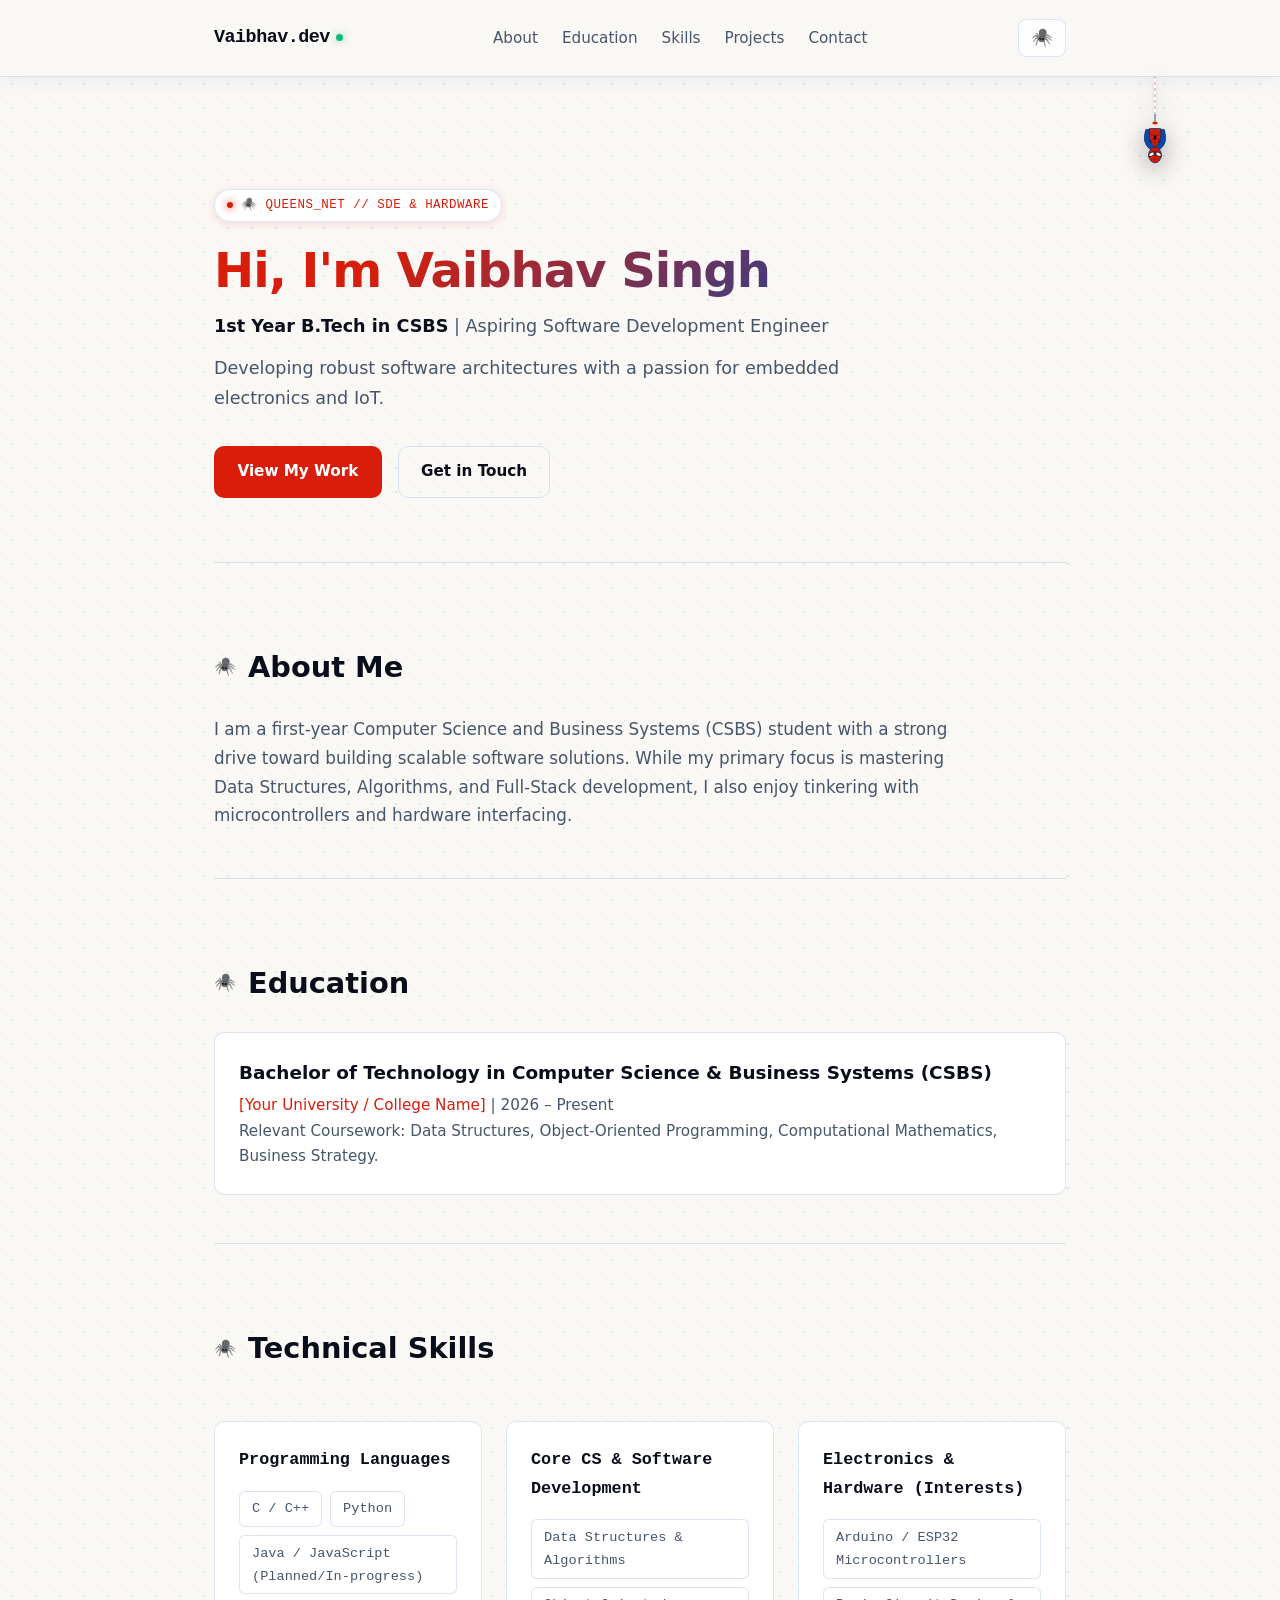
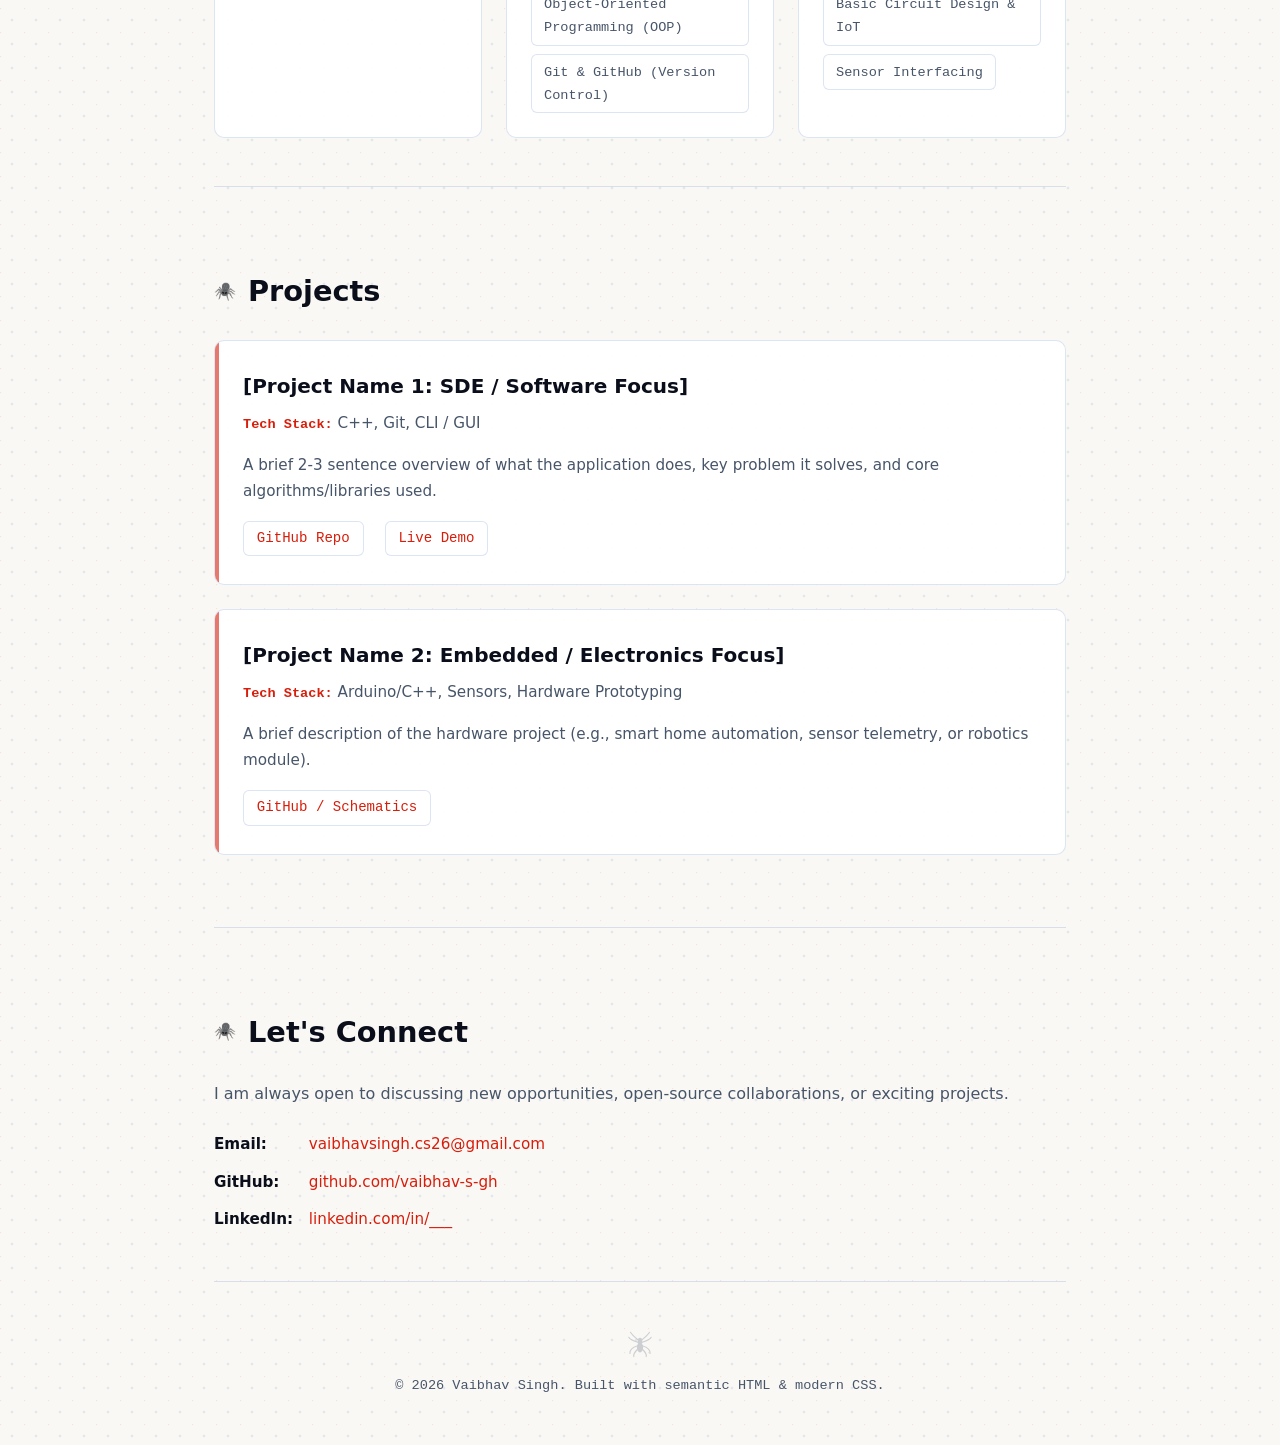
==== index.html @ 6cebd363 "Rename portfolio.html to index.html" ====
<!DOCTYPE html>
<html lang="en">
<head>
    <meta charset="UTF-8">
    <meta name="viewport" content="width=device-width, initial-scale=1.0">
    <title>Vaibhav Singh | Portfolio</title>
    <link rel="stylesheet" href="style.css">
</head>
<body>

   <header>
    <nav>
        <div class="logo">
            <a href="#hero">Vaibhav.dev</a>
        </div>

        <!-- Navigation Links (Sliding Drawer on Mobile) -->
        <div class="nav-menu" id="nav-menu">
            <ul>
                <li><a href="#about" class="nav-link">About</a></li>
                <li><a href="#education" class="nav-link">Education</a></li>
                <li><a href="#skills" class="nav-link">Skills</a></li>
                <li><a href="#projects" class="nav-link">Projects</a></li>
                <li><a href="#contact" class="nav-link">Contact</a></li>
            </ul>
        </div>

        <!-- Right Side Controls: Theme Switcher & Hamburger -->
        <div class="nav-controls">
            <button id="theme-toggle" class="theme-toggle" aria-label="Toggle theme">
                <span class="theme-icon">🌙</span>
            </button>

            <!-- Hamburger Button -->
            <button id="hamburger-btn" class="hamburger-btn" aria-label="Toggle navigation" aria-expanded="false">
                <span class="hamburger-line"></span>
                <span class="hamburger-line"></span>
                <span class="hamburger-line"></span>
            </button>
        </div>
    </nav>
    <!-- HANGING HERO COMPONENT -->
    <div class="hanging-hero" id="hanging-hero" aria-hidden="true">
        <!-- The hanging line / batrope / spiderweb -->
        <div class="hanging-thread"></div>
        
        <!-- Batman Figure (Shown in Dark Mode) -->
        <div class="hero-character bat-figure">
            <svg viewBox="0 0 100 120" width="46" height="55">
                <!-- Bat-Rope Attachment -->
                <circle cx="50" cy="5" r="4" fill="#f59e0b" />
                <rect x="48" y="0" width="4" height="20" fill="#334155" />
                
                <!-- Upside-down Cape -->
                <path d="M30,35 Q10,80 25,110 Q50,90 75,110 Q90,80 70,35 Z" fill="#0f172a" stroke="#1e293b" stroke-width="2"/>
                
                <!-- Tactical Body / Torso -->
                <ellipse cx="50" cy="55" rx="16" ry="22" fill="#1e293b" stroke="#334155" stroke-width="1.5" />
                <!-- Chest Bat Emblem -->
                <path d="M44,52 L50,56 L56,52 L54,58 L58,58 L50,65 L42,58 L46,58 Z" fill="#f59e0b" />
                
                <!-- Utility Belt -->
                <rect x="37" y="38" width="26" height="5" rx="2" fill="#f59e0b" />
                
                <!-- Upside Down Bat Cowl / Head -->
                <circle cx="50" cy="85" r="14" fill="#0f172a" stroke="#1e293b" stroke-width="1.5" />
                <!-- Cowl Ears (Pointing downward because he is upside down) -->
                <polygon points="40,88 36,106 45,94" fill="#0f172a" />
                <polygon points="60,88 64,106 55,94" fill="#0f172a" />
                
                <!-- Glowing Slit Eyes -->
                <ellipse cx="44" cy="84" rx="3" ry="1.5" fill="#f59e0b" />
                <ellipse cx="56" cy="84" rx="3" ry="1.5" fill="#f59e0b" />
            </svg>
        </div>

       <!-- Spider-Man Figure (Comic Accurate Classic Red & Blue) -->
<div class="hero-character spidey-figure">
    <svg viewBox="0 0 100 120" width="46" height="55">
        <!-- Webbing thread attachment -->
        <line x1="50" y1="0" x2="50" y2="24" stroke="#002D72" stroke-width="2" />
        <line x1="50" y1="0" x2="50" y2="24" stroke="#ffffff" stroke-width="1" stroke-dasharray="2 2" />
        <ellipse cx="50" cy="24" rx="6" ry="3" fill="#D81E0B" />

        <!-- Blue Comic Suit Base (Flanks & Shoulders) -->
        <path d="M30,38 Q20,68 40,82 L60,82 Q80,68 70,38 Z" fill="#0B47A8" stroke="#002D72" stroke-width="1.5"/>

        <!-- Red Suit Center & Mask (Classic Vest Section) -->
        <path d="M38,36 Q34,65 50,78 Q66,65 62,36 Z" fill="#D81E0B" stroke="#002D72" stroke-width="1.5"/>

        <!-- Inked Web Lines across Torso -->
        <path d="M50,36 L50,78 M38,50 Q50,56 62,50 M36,64 Q50,70 64,64" stroke="#0a0e1a" stroke-width="0.9" fill="none" opacity="0.6"/>

        <!-- Classic Black Spider Chest Emblem -->
        <path d="M48,52 Q50,49 52,52 Q54,58 50,62 Q46,58 48,52 Z" fill="#0a0e1a"/>
        <path d="M48,53 Q42,48 40,44 M52,53 Q58,48 60,44 M48,58 Q40,60 38,66 M52,58 Q60,60 62,66" stroke="#0a0e1a" stroke-width="0.9" fill="none"/>

        <!-- Upside-down Head / Mask -->
        <ellipse cx="50" cy="94" rx="14" ry="17" fill="#D81E0B" stroke="#002D72" stroke-width="1.5" />
        <path d="M50,77 L50,111 M36,94 Q50,94 64,94 M39,83 Q50,89 61,83 M40,105 Q50,99 60,105" stroke="#0a0e1a" stroke-width="0.75" opacity="0.5" fill="none"/>

        <!-- Romita-Style Expressive Mask Eyes -->
        <!-- Left Eye (Viewer's Left) -->
        <path d="M48,87 Q36,87 36,97 Q44,98 48,93 Z" fill="#ffffff" stroke="#0a0e1a" stroke-width="2" />
        <!-- Right Eye (Viewer's Right) -->
        <path d="M52,87 Q64,87 64,97 Q56,98 52,93 Z" fill="#ffffff" stroke="#0a0e1a" stroke-width="2" />
    </svg>
</div>
</header>

<!-- Backdrop overlay for mobile drawer -->
<div class="nav-overlay" id="nav-overlay"></div>

    <main>
        <section id="hero">
    <div class="hero-tag" id="hero-status-tag">🦇 GOTHAM_OS // SDE & EMBEDDED</div>
    <h1>Hi, I'm Vaibhav Singh</h1>
    <p><strong>1st Year B.Tech in CSBS</strong> | Aspiring Software Development Engineer</p>
    <p>Developing robust software architectures with a passion for embedded electronics and IoT.</p>
    
    <div class="cta-buttons">
        <a href="#projects">View My Work</a>
        <a href="#contact">Get in Touch</a>
    </div>
</section>

        <section id="about">
            <h2>About Me</h2>
            <p>
                I am a first-year Computer Science and Business Systems (CSBS) student with a strong drive 
                toward building scalable software solutions. While my primary focus is mastering Data Structures, 
                Algorithms, and Full-Stack development, I also enjoy tinkering with microcontrollers and 
                hardware interfacing.
            </p>
        </section>

        <section id="education">
            <h2>Education</h2>
            <article class="edu-item">
                <h3>Bachelor of Technology in Computer Science & Business Systems (CSBS)</h3>
                <p><em>[Your University / College Name]</em> | 2026 – Present</p>
                <p>Relevant Coursework: Data Structures, Object-Oriented Programming, Computational Mathematics, Business Strategy.</p>
            </article>
        </section>

        <section id="skills">
            <h2>Technical Skills</h2>
            
            <div class="skill-category">
                <h3>Programming Languages</h3>
                <ul>
                    <li>C / C++</li>
                    <li>Python</li>
                    <li>Java / JavaScript (Planned/In-progress)</li>
                </ul>
            </div>

            <div class="skill-category">
                <h3>Core CS & Software Development</h3>
                <ul>
                    <li>Data Structures & Algorithms</li>
                    <li>Object-Oriented Programming (OOP)</li>
                    <li>Git & GitHub (Version Control)</li>
                </ul>
            </div>

            <div class="skill-category">
                <h3>Electronics & Hardware (Interests)</h3>
                <ul>
                    <li>Arduino / ESP32 Microcontrollers</li>
                    <li>Basic Circuit Design & IoT</li>
                    <li>Sensor Interfacing</li>
                </ul>
            </div>
        </section>

        <section id="projects">
            <h2>Projects</h2>
            
            <article class="project-card">
                <h3>[Project Name 1: SDE / Software Focus]</h3>
                <p><strong>Tech Stack:</strong> C++, Git, CLI / GUI</p>
                <p>
                    A brief 2-3 sentence overview of what the application does, key problem it solves, 
                    and core algorithms/libraries used.
                </p>
                <a href="#" target="_blank">GitHub Repo</a>
                <a href="#" target="_blank">Live Demo</a>
            </article>

            <article class="project-card">
                <h3>[Project Name 2: Embedded / Electronics Focus]</h3>
                <p><strong>Tech Stack:</strong> Arduino/C++, Sensors, Hardware Prototyping</p>
                <p>
                    A brief description of the hardware project (e.g., smart home automation, sensor telemetry, or robotics module).
                </p>
                <a href="#" target="_blank">GitHub / Schematics</a>
            </article>
        </section>

        <section id="contact">
            <h2>Let's Connect</h2>
            <p>I am always open to discussing new opportunities, open-source collaborations, or exciting projects.</p>
            <ul>
                <li><strong>Email:</strong> <a href="mailto:vaibhavsingh.cs26@gmail.com">vaibhavsingh.cs26@gmail.com</a></li>
                <li><strong>GitHub:</strong> <a href="https://github.com/vaibhav-s-gh" target="_blank">github.com/vaibhav-s-gh</a></li>
                <li><strong>LinkedIn:</strong> <a href="https://linkedin.com/in/yourusername" target="_blank">linkedin.com/in/___</a></li>
            </ul>
        </section>
    </main>

    <!-- ==================== FOOTER ==================== -->
<footer>
    <!-- Minimalist Theme Watermark Insignia -->
    <div class="footer-insignia" id="footer-insignia" aria-hidden="true">
        <!-- Bat-Insignia (Dark Mode) -->
        <svg class="insignia-icon bat-logo" viewBox="0 0 100 45" width="40" height="18">
            <path d="M50,14 L55,4 L60,11 Q78,0 98,15 Q82,24 88,40 Q68,26 50,44 Q32,26 12,40 Q18,24 2,15 Q22,0 40,11 L45,4 Z" fill="currentColor"/>
        </svg>

        <!-- Spider-Insignia (Light Mode) -->
        <svg class="insignia-icon spidey-logo" viewBox="0 0 100 100" width="28" height="28">
            <!-- Central Body -->
            <ellipse cx="50" cy="40" rx="8" ry="12" fill="currentColor"/>
            <ellipse cx="50" cy="62" rx="11" ry="18" fill="currentColor"/>
            <!-- Legs (Minimalist Angular Lines) -->
            <path d="M44,36 Q22,18 16,8 M56,36 Q78,18 84,8" stroke="currentColor" stroke-width="4" fill="none" stroke-linecap="round"/>
            <path d="M42,44 Q14,35 10,26 M58,44 Q86,35 90,26" stroke="currentColor" stroke-width="4" fill="none" stroke-linecap="round"/>
            <path d="M42,56 Q12,65 14,84 M58,56 Q88,65 86,84" stroke="currentColor" stroke-width="4" fill="none" stroke-linecap="round"/>
            <path d="M44,66 Q24,85 28,95 M56,66 Q76,85 72,95" stroke="currentColor" stroke-width="4" fill="none" stroke-linecap="round"/>
        </svg>
    </div>

    <p>&copy; 2026 Vaibhav Singh. Built with semantic HTML & modern CSS.</p>
</footer>
    <script src="script.js"></script>
    <script src="theme.js"></script>
</body>
</html>
---- style.css ----
/* ==========================================================================
   1. CSS VARIABLES & DESIGN TOKENS
   ========================================================================== */
:root {
    /* --- BATMAN / GOTHAM NIGHT THEME (DEFAULT) --- */
    --bg-primary: #090a0f;
    --bg-secondary: #12141d;
    --bg-card: rgba(18, 20, 29, 0.85);
    --nav-bg: rgba(9, 10, 15, 0.92);
    --nav-shadow: 0 4px 24px -2px rgba(0, 0, 0, 0.7);

    --border-color: rgba(245, 158, 11, 0.15);       /* Batsignal Gold Border */
    --border-hover: #f59e0b;
    
    --text-main: #f3f4f6;
    --text-muted: #94a3b8;
    
    /* Batsignal Amber Accent */
    --accent: #f59e0b;
    --accent-glow: rgba(245, 158, 11, 0.18);
    --hero-gradient: linear-gradient(135deg, #ffffff 30%, #f59e0b 90%);

    /* Tactical CTA Buttons */
    --btn-primary-bg: #f59e0b;
    --btn-primary-text: #090a0f;
    --btn-primary-hover-bg: #fbbf24;
    --btn-primary-hover-text: #000000;

    /* Background Pattern: Batcave Tactical Radar Grid */
    --bg-pattern: radial-gradient(rgba(245, 158, 11, 0.05) 1px, transparent 1px);
    --pattern-size: 28px 28px;
    
    --theme-tag: "🦇 GOTHAM_OS // BAT-V1.0";
    --heading-icon: "🦇";

    --font-sans: 'Inter', system-ui, -apple-system, sans-serif;
    --font-mono: 'JetBrains Mono', ui-monospace, Menlo, monospace;
    --transition: all 0.25s cubic-bezier(0.4, 0, 0.2, 1);
    --radius: 10px;
}

/* ==========================================================================
   CLASSIC COMIC SPIDER-MAN (LIGHT THEME)
   ========================================================================== */
[data-theme="light"] {
    /* Comic-Book Paper Canvas */
    --bg-primary: #faf8f5;
    --bg-secondary: #ffffff;
    --bg-card: rgba(255, 255, 255, 0.94);
    --nav-bg: rgba(250, 248, 245, 0.94);
    --nav-shadow: 0 4px 20px -2px rgba(11, 71, 168, 0.08);

    --border-color: rgba(11, 71, 168, 0.14);
    --border-hover: #D81E0B;

    --text-main: #0a0e1a;
    --text-muted: #475569;

    --spidey-red: #D81E0B;
    --spidey-blue: #0B47A8;
    --spidey-blue-deep: #002D72;

    --accent: #D81E0B;
    --accent-glow: rgba(216, 30, 11, 0.14);
    --hero-gradient: linear-gradient(135deg, #D81E0B 20%, #0B47A8 85%);

    --btn-primary-bg: #D81E0B;
    --btn-primary-text: #ffffff;
    --btn-primary-hover-bg: #0B47A8;
    --btn-primary-hover-text: #ffffff;

    /* --- BALANCED VISIBLE HALFTONE PATTERN --- */
    --bg-pattern: 
        radial-gradient(circle at 12px 12px, rgba(11, 71, 168, 0.10) 1.5px, transparent 1.6px),
        radial-gradient(circle at 0px 0px, rgba(216, 30, 11, 0.10) 1.5px, transparent 1.6px);
    --pattern-size: 24px 24px;

    --theme-tag: "🕷️ AMAZING SPIDER-MAN // QUEENS-V1.0";
    --heading-icon: "🕷️";
}

/* ==========================================================================
   2. GLOBAL RESET & BASE STYLES
   ========================================================================== */
* {
    margin: 0;
    padding: 0;
    box-sizing: border-box;
}

html {
    scroll-behavior: smooth;
    font-size: 16px;
}

body {
    font-family: var(--font-sans);
    background-color: var(--bg-primary);
    background-image: var(--bg-pattern);
    background-size: var(--pattern-size);
    color: var(--text-main);
    line-height: 1.7;
    -webkit-font-smoothing: antialiased;
    transition: background-color 0.3s ease, color 0.3s ease;
}

a {
    color: var(--accent);
    text-decoration: none;
    transition: var(--transition);
}

a:hover {
    color: var(--text-main);
}

main {
    max-width: 900px;
    margin: 0 auto;
    padding: 0 1.5rem;
}

section {
    padding: 5rem 0 3rem;
    border-bottom: 1px solid var(--border-color);
}

h2 {
    font-size: 1.8rem;
    font-weight: 700;
    margin-bottom: 1.5rem;
    color: var(--text-main);
    display: flex;
    align-items: center;
    gap: 0.75rem;
}

/* Minimalist glowing accent indicator for sections */
h2::before {
    content: var(--heading-icon);
    font-size: 1.1rem;
    display: inline-block;
    transition: transform 0.2s ease;
}

h2:hover::before {
    transform: scale(1.2) rotate(10deg);
}

/* ==========================================================================
   3. HEADER & NAVIGATION
   ========================================================================== */
header {
    position: sticky;
    top: 0;
    z-index: 100;
    background: var(--nav-bg);
    backdrop-filter: blur(14px);
    -webkit-backdrop-filter: blur(14px);
    border-bottom: 1px solid var(--border-color);
    box-shadow: var(--nav-shadow);
    transition: background-color 0.25s ease, 
                border-color 0.25s ease, 
                box-shadow 0.25s ease;
}

nav {
    max-width: 900px;
    margin: 0 auto;
    padding: 1.2rem 1.5rem;
    display: flex;
    justify-content: space-between;
    align-items: center;
}

.logo a {
    font-family: var(--font-mono);
    font-weight: 700;
    font-size: 1.15rem;
    color: var(--text-main);
    letter-spacing: -0.5px;
    display: inline-flex;
    align-items: center;
    gap: 0.35rem;
    transition: color var(--transition);
}

/* Green "Active/Available" blinking indicator dot */
.logo a::after {
    content: '';
    display: inline-block;
    width: 7px;
    height: 7px;
    background-color: #10b981;
    border-radius: 50%;
    box-shadow: 0 0 8px rgba(16, 185, 129, 0.6);
}

.logo a:hover {
    color: var(--accent);
}

nav ul {
    display: flex;
    list-style: none;
    gap: 1.5rem;
}

nav a {
    color: var(--text-muted);
    font-size: 0.95rem;
    font-weight: 500;
}

nav a:hover {
    color: var(--accent);
}

.theme-toggle {
    background: var(--bg-card);
    border: 1px solid var(--border-color);
    border-radius: 8px;
    padding: 0.45rem 0.75rem;
    font-size: 1.1rem;
    cursor: pointer;
    display: inline-flex;
    align-items: center;
    justify-content: center;
    color: var(--text-main);
    transition: var(--transition);
}

.theme-toggle:hover {
    border-color: var(--accent);
    background: var(--accent-glow);
    transform: scale(1.05);
}

/* ==========================================================================
   4. HERO SECTION
   ========================================================================== */
#hero {
    padding: 7rem 0 4rem;
}

#hero h1 {
    font-size: 3rem;
    font-weight: 800;
    letter-spacing: -1px;
    line-height: 1.2;
    margin-bottom: 0.8rem;
    background: var(--hero-gradient);
    -webkit-background-clip: text;
    -webkit-text-fill-color: transparent;
}

#hero p {
    font-size: 1.1rem;
    color: var(--text-muted);
    margin-bottom: 0.75rem;
    max-width: 650px;
}

#hero p strong {
    color: var(--text-main);
}

/* Custom Themed Status Pill in Hero */
.hero-tag {
    display: inline-flex;
    align-items: center;
    gap: 0.5rem;
    font-family: var(--font-mono);
    font-size: 0.78rem;
    letter-spacing: 0.5px;
    padding: 0.3rem 0.75rem;
    background: var(--bg-card);
    border: 1px solid var(--border-color);
    border-radius: 20px;
    margin-bottom: 1.25rem;
    color: var(--accent);
    box-shadow: 0 2px 10px var(--accent-glow);
}

.hero-tag::before {
    content: '';
    width: 6px;
    height: 6px;
    background-color: var(--accent);
    border-radius: 50%;
    box-shadow: 0 0 8px var(--accent);
}

/* ==========================================================================
   HERO BUTTONS
   ========================================================================== */
.cta-buttons {
    display: flex;
    gap: 1rem;
    margin-top: 2rem;
}

.cta-buttons a {
    display: inline-block;
    padding: 0.75rem 1.4rem;
    border-radius: var(--radius);
    font-size: 0.95rem;
    font-weight: 600;
    transition: var(--transition);
}

/* Primary Button ("View My Work") */
.cta-buttons a:first-child {
    background-color: var(--btn-primary-bg);
    color: var(--btn-primary-text);
    border: 1px solid transparent;
}

.cta-buttons a:first-child:hover {
    background-color: var(--btn-primary-hover-bg);
    color: var(--btn-primary-hover-text);
    transform: translateY(-2px);
    box-shadow: 0 6px 20px var(--accent-glow);
}

/* Secondary Button ("Get in Touch") */
.cta-buttons a:last-child {
    background-color: transparent;
    color: var(--text-main);
    border: 1px solid var(--border-color);
}

.cta-buttons a:last-child:hover {
    border-color: var(--accent);
    background-color: var(--accent-glow);
    color: var(--accent);
    transform: translateY(-2px);
}

/* ==========================================================================
   5. ABOUT & EDUCATION
   ========================================================================== */
#about p {
    color: var(--text-muted);
    font-size: 1.05rem;
    max-width: 750px;
}

.edu-item {
    background: var(--bg-card);
    border: 1px solid var(--border-color);
    padding: 1.5rem;
    border-radius: var(--radius);
    transition: var(--transition);
}

.edu-item:hover {
    border-color: var(--border-hover);
    transform: translateY(-2px);
}

.edu-item h3 {
    font-size: 1.15rem;
    margin-bottom: 0.3rem;
}

.edu-item p {
    color: var(--text-muted);
    font-size: 0.95rem;
}

.edu-item em {
    color: var(--accent);
    font-style: normal;
}

/* ==========================================================================
   6. SKILLS SECTION (Interactive Chip Layout)
   ========================================================================== */
#skills {
    display: grid;
    grid-template-columns: repeat(auto-fit, minmax(240px, 1fr));
    gap: 1.5rem;
}

#skills h2 {
    grid-column: 1 / -1;
}

.skill-category {
    background: var(--bg-card);
    border: 1px solid var(--border-color);
    padding: 1.5rem;
    border-radius: var(--radius);
    transition: var(--transition);
}

.skill-category:hover {
    border-color: var(--border-hover);
    box-shadow: 0 4px 20px rgba(0, 0, 0, 0.4);
}

.skill-category h3 {
    font-size: 1.05rem;
    margin-bottom: 1rem;
    color: var(--text-main);
    font-family: var(--font-mono);
}

.skill-category ul {
    list-style: none;
    display: flex;
    flex-wrap: wrap;
    gap: 0.5rem;
}

.skill-category li {
    font-size: 0.85rem;
    padding: 0.35rem 0.75rem;
    background: var(--bg-secondary);
    border: 1px solid var(--border-color);
    border-radius: 6px;
    color: var(--text-muted);
    font-family: var(--font-mono);
    transition: var(--transition);
}

.skill-category li:hover {
    color: var(--accent);
    border-color: var(--accent);
    background: var(--accent-glow);
    transform: translateY(-2px);
}

/* ==========================================================================
   7. PROJECTS SECTION
   ========================================================================== */
.project-card {
    background: var(--bg-card);
    border: 1px solid var(--border-color);
    padding: 1.75rem;
    border-radius: var(--radius);
    margin-bottom: 1.5rem;
    position: relative;
    overflow: hidden;
    transition: var(--transition);
}

.project-card::before {
    content: '';
    position: absolute;
    top: 0;
    left: 0;
    width: 4px;
    height: 100%;
    background: var(--accent);
    opacity: 0.6;
    transition: opacity 0.25s ease;
}

.project-card:hover {
    border-color: var(--border-hover);
    transform: translateY(-4px);
    box-shadow: 0 10px 30px var(--accent-glow);
}

.project-card:hover::before {
    opacity: 1;
}

.project-card h3 {
    font-size: 1.25rem;
    margin-bottom: 0.5rem;
    color: var(--text-main);
}

.project-card p {
    color: var(--text-muted);
    font-size: 0.95rem;
    margin-bottom: 1rem;
}

.project-card p strong {
    font-family: var(--font-mono);
    font-size: 0.85rem;
    color: var(--accent);
}

.project-card a {
    display: inline-block;
    margin-right: 1rem;
    font-size: 0.88rem;
    font-family: var(--font-mono);
    padding: 0.3rem 0.8rem;
    border-radius: 6px;
    border: 1px solid var(--border-color);
    background: rgba(255, 255, 255, 0.02);
}

.project-card a:hover {
    border-color: var(--accent);
    background: var(--accent-glow);
    color: var(--accent);
}

/* ==========================================================================
   8. CONTACT & FOOTER
   ========================================================================== */
#contact p {
    color: var(--text-muted);
    margin-bottom: 1.5rem;
}

#contact ul {
    list-style: none;
    display: flex;
    flex-direction: column;
    gap: 0.75rem;
}

#contact li {
    font-size: 0.95rem;
    color: var(--text-muted);
}

#contact strong {
    color: var(--text-main);
    display: inline-block;
    width: 90px;
}

footer {
    max-width: 900px;
    margin: 0 auto;
    padding: 3rem 1.5rem;
    text-align: center;
    color: var(--text-muted);
    font-size: 0.85rem;
    font-family: var(--font-mono);
}

/* ==========================================================================
   9. RESPONSIVE BREAKPOINTS (Mobile Optimization)
   ========================================================================== */
@media (max-width: 640px) {
    #hero h1 {
        font-size: 2.2rem;
    }

    nav ul {
        gap: 1rem;
    }

    nav a {
        font-size: 0.85rem;
    }

    .cta-buttons {
        flex-direction: column;
    }

    .cta-buttons a {
        text-align: center;
    }

    #skills {
        grid-template-columns: 1fr;
    }
}

/* ==========================================================================
   SCROLL REVEAL ANIMATIONS
   ========================================================================== */
.reveal {
    opacity: 0;
    transform: translateY(24px);
    transition: opacity 0.6s cubic-bezier(0.16, 1, 0.3, 1), 
                transform 0.6s cubic-bezier(0.16, 1, 0.3, 1);
    will-change: opacity, transform;
}

.reveal.active {
    opacity: 1;
    transform: translateY(0);
}

/* Optional: Staggered delay for child cards inside a section */
.reveal-stagger > * {
    opacity: 0;
    transform: translateY(20px);
    transition: opacity 0.5s ease, transform 0.5s ease;
}

.reveal-stagger.active > *:nth-child(1) { transition-delay: 0.1s; opacity: 1; transform: translateY(0); }
.reveal-stagger.active > *:nth-child(2) { transition-delay: 0.2s; opacity: 1; transform: translateY(0); }
.reveal-stagger.active > *:nth-child(3) { transition-delay: 0.3s; opacity: 1; transform: translateY(0); }
.reveal-stagger.active > *:nth-child(4) { transition-delay: 0.4s; opacity: 1; transform: translateY(0); }

/* Accessibility: Respect users who prefer reduced motion */
@media (prefers-reduced-motion: reduce) {
    .reveal,
    .reveal-stagger > * {
        opacity: 1 !important;
        transform: none !important;
        transition: none !important;
    }
}

/* ==========================================================================
   ACTIVE NAVBAR LINK STYLING
   ========================================================================== */
nav ul li a {
    position: relative;
    padding-bottom: 4px;
}

/* Accent color when active */
nav ul li a.active {
    color: var(--accent);
    font-weight: 600;
}

/* Subtle animated underline indicator */
nav ul li a::after {
    content: '';
    position: absolute;
    bottom: 0;
    left: 0;
    width: 0;
    height: 2px;
    background-color: var(--accent);
    transition: width 0.25s cubic-bezier(0.4, 0, 0.2, 1);
}

nav ul li a.active::after,
nav ul li a:hover::after {
    width: 100%;
}

/* ==========================================================================
   NAVIGATION & CONTROLS LAYOUT
   ========================================================================== */
.nav-controls {
    display: flex;
    align-items: center;
    gap: 0.75rem;
}

/* Hamburger button hidden on desktop */
.hamburger-btn {
    display: none;
    background: transparent;
    border: none;
    cursor: pointer;
    padding: 0.5rem;
    flex-direction: column;
    justify-content: space-between;
    width: 32px;
    height: 24px;
    z-index: 110;
}

.hamburger-line {
    display: block;
    width: 100%;
    height: 2px;
    background-color: var(--text-main);
    border-radius: 2px;
    transition: transform 0.3s cubic-bezier(0.4, 0, 0.2, 1),
                opacity 0.2s ease,
                background-color 0.25s ease;
}

/* Morphing hamburger to 'X' when open */
.hamburger-btn.is-active .hamburger-line:nth-child(1) {
    transform: translateY(8px) rotate(45deg);
}

.hamburger-btn.is-active .hamburger-line:nth-child(2) {
    opacity: 0;
}

.hamburger-btn.is-active .hamburger-line:nth-child(3) {
    transform: translateY(-8px) rotate(-45deg);
}

/* Backdrop Overlay */
.nav-overlay {
    position: fixed;
    inset: 0;
    background: rgba(0, 0, 0, 0.6);
    backdrop-filter: blur(4px);
    opacity: 0;
    pointer-events: none;
    transition: opacity 0.3s ease;
    z-index: 95;
}

.nav-overlay.is-active {
    opacity: 1;
    pointer-events: auto;
}

/* ==========================================================================
   MOBILE RESPONSIVE DRAWER (< 768px)
   ========================================================================== */
@media (max-width: 768px) {
    .hamburger-btn {
        display: flex;
    }

    .nav-menu {
        position: fixed;
        top: 0;
        right: -100%;
        width: 75%;
        max-width: 300px;
        height: 100vh;
        background: var(--bg-secondary);
        border-left: 1px solid var(--border-color);
        box-shadow: -8px 0 24px rgba(0, 0, 0, 0.5);
        padding: 6rem 2rem 2rem;
        display: flex;
        flex-direction: column;
        transition: right 0.35s cubic-bezier(0.4, 0, 0.2, 1);
        z-index: 100;
    }

    .nav-menu.is-active {
        right: 0;
    }

    .nav-menu ul {
        flex-direction: column;
        gap: 1.75rem;
    }

    .nav-menu ul li a {
        font-size: 1.15rem;
        display: inline-block;
        width: 100%;
    }
}

/* ==========================================================================
   HANGING SUPERHERO (BATMAN / SPIDER-MAN)
   ========================================================================== */
.hanging-hero {
    position: absolute;
    top: 100%;                  
    right: 8%;                  
    transform-origin: top center; /* Anchored to the navbar */
    animation: gentleSwing 4.5s ease-in-out infinite alternate;
    pointer-events: auto;
    cursor: pointer;
    z-index: 105;
    filter: drop-shadow(0 8px 12px rgba(0, 0, 0, 0.35));
}

/* 1. Base Thread: Bouncy snap-back transition */
.hanging-thread {
    width: 2px;
    height: 38px; /* Default length */
    margin: 0 auto;
    position: relative;
    background: #475569; 
    transition: height 0.6s cubic-bezier(0.175, 0.885, 0.32, 1.275), background 0.3s ease;
}

[data-theme="light"] .hanging-thread {
    background: repeating-linear-gradient(to bottom, #cbd5e1, #cbd5e1 3px, #ffffff 3px, #ffffff 6px);
    box-shadow: 0 0 4px rgba(225, 29, 72, 0.2);
}

/* 2. Base Character: Bouncy scale transition */
.hero-character {
    display: none;
    margin-top: -2px;
    transform-origin: top center;
    transition: transform 0.6s cubic-bezier(0.175, 0.885, 0.32, 1.275);
}

.bat-figure { display: block; }
.spidey-figure { display: none; }

[data-theme="light"] .bat-figure { display: none; }
[data-theme="light"] .spidey-figure { display: block; }

/* 3. Hover State: Gentle stretch (stays attached to roof) */
.hanging-hero:hover { filter: drop-shadow(0 12px 18px var(--accent-glow)); }
.hanging-hero:hover .hanging-thread { height: 48px; }
.hanging-hero:hover .hero-character { transform: scale(1.05); }

/* 4. Active Bungee State (Triggered by JS) */
.hanging-hero.is-bouncing {
    animation-play-state: paused; /* Freezes the swing temporarily */
}

.hanging-hero.is-bouncing .hanging-thread {
    height: 120px; /* Stretches the web deep down */
    transition: height 0.25s cubic-bezier(0.25, 0.46, 0.45, 0.94); /* Fast pull down */
}

.hanging-hero.is-bouncing .hero-character {
    transform: scale(1.15);
    transition: transform 0.25s cubic-bezier(0.25, 0.46, 0.45, 0.94);
}

@keyframes gentleSwing {
    0% { transform: rotate(-7deg); }
    50% { transform: rotate(5deg); }
    100% { transform: rotate(-7deg); }
}

/* Character Switching Rules */
.hero-character {
    display: none;
    margin-top: -2px;
}

/* Dark Mode: Show Batman, Hide Spidey */
.bat-figure {
    display: block;
}
.spidey-figure {
    display: none;
}

/* Light Mode: Show Spidey, Hide Batman */
[data-theme="light"] .bat-figure {
    display: none;
}
[data-theme="light"] .spidey-figure {
    display: block;
}

/* Gentle Pendulum Physics Animation */
@keyframes gentleSwing {
    0% { transform: rotate(-7deg); }
    50% { transform: rotate(5deg); }
    100% { transform: rotate(-7deg); }
}

@media (max-width: 640px) {
    .hanging-hero {
        right: 4%;
        transform: scale(0.85); /* Mobile scale */
        animation: gentleSwingMobile 4.5s ease-in-out infinite alternate;
    }
    @keyframes gentleSwingMobile {
        0% { transform: scale(0.85) rotate(-5deg); }
        100% { transform: scale(0.85) rotate(5deg); }
    }
}

/* ==========================================================================
   MINIMALIST FOOTER INSIGNIA
   ========================================================================== */
.footer-insignia {
    display: flex;
    justify-content: center;
    align-items: center;
    margin-bottom: 1rem;
    opacity: 0.25; /* Low opacity keeps it subtle and non-distracting */
    transition: opacity 0.3s ease, transform 0.3s cubic-bezier(0.34, 1.56, 0.64, 1);
    color: var(--text-muted);
}

/* Lights up slightly in your theme's accent color on hover */
.footer-insignia:hover {
    opacity: 0.85;
    color: var(--accent);
    transform: scale(1.1);
    cursor: default;
}

/* Visibility toggling based on theme */
.insignia-icon {
    display: none;
}

.bat-logo {
    display: block;
}

[data-theme="light"] .bat-logo {
    display: none;
}

[data-theme="light"] .spidey-logo {
    display: block;
}
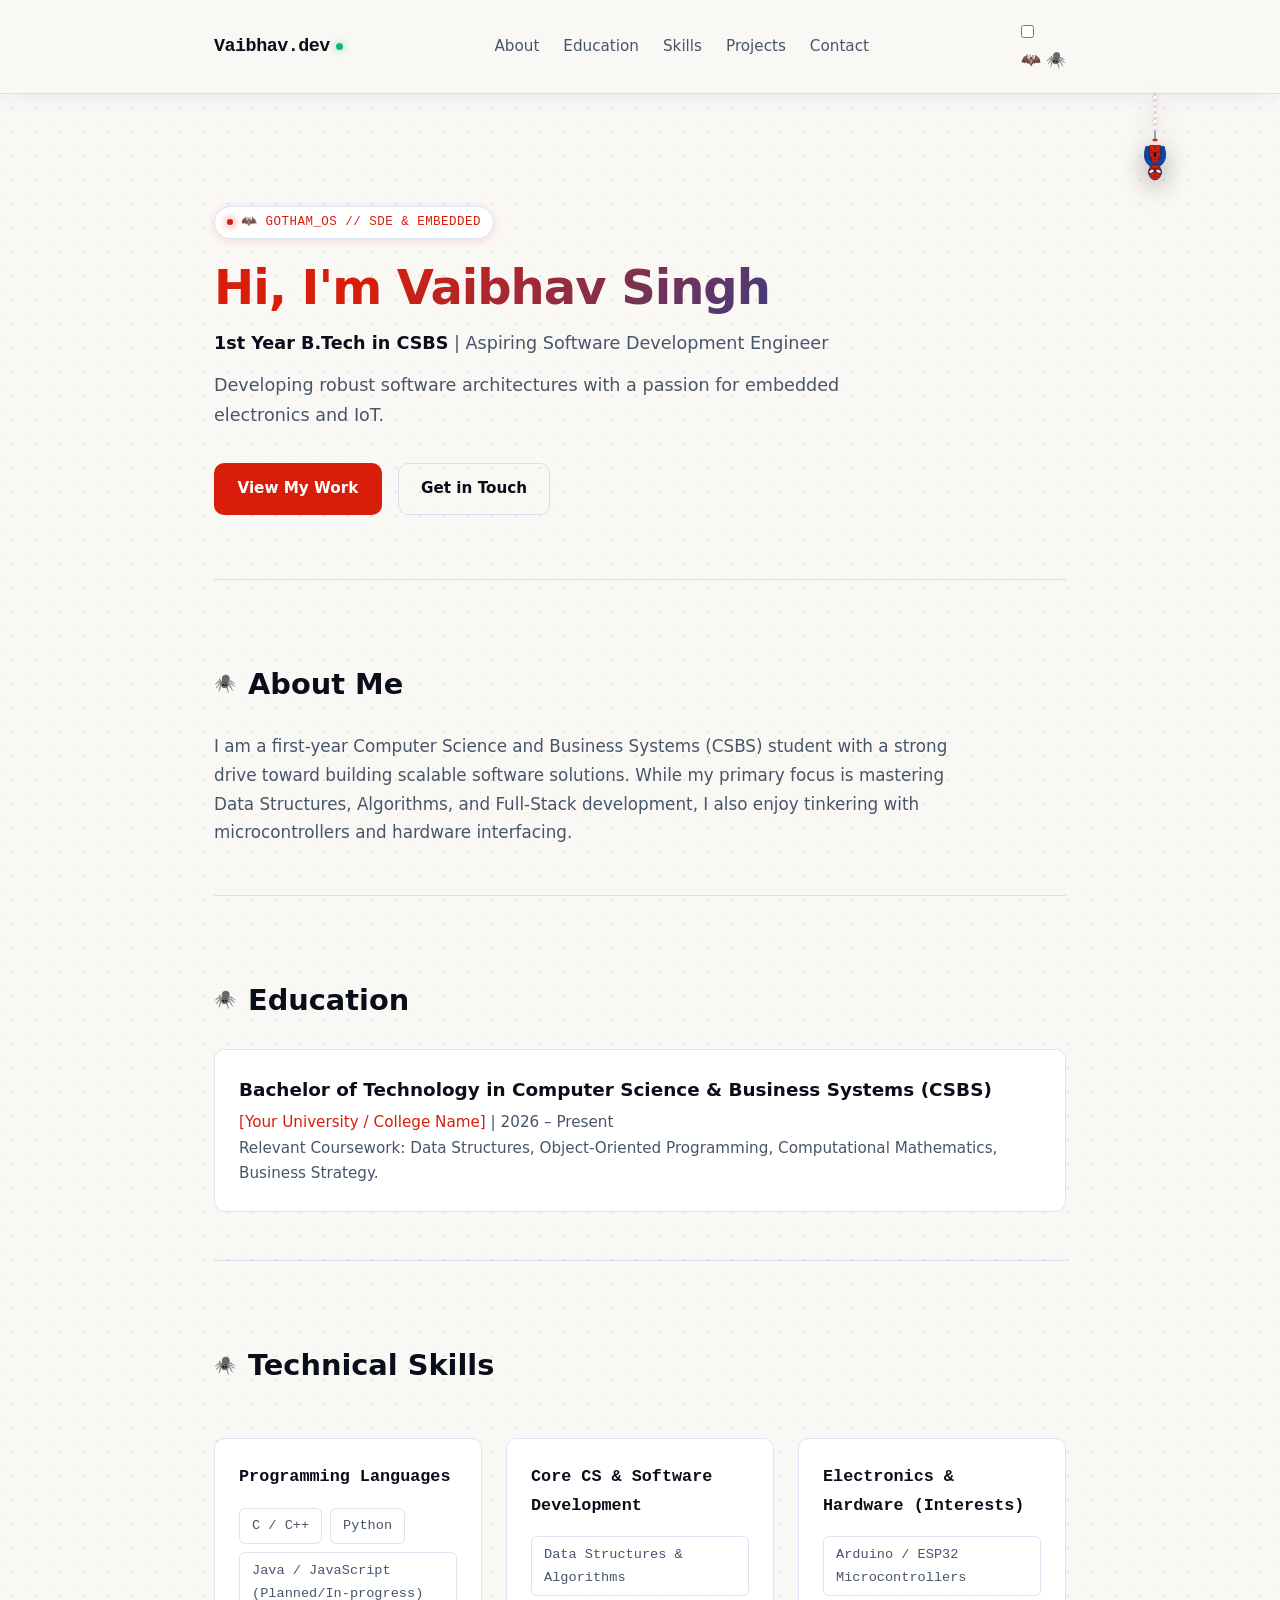
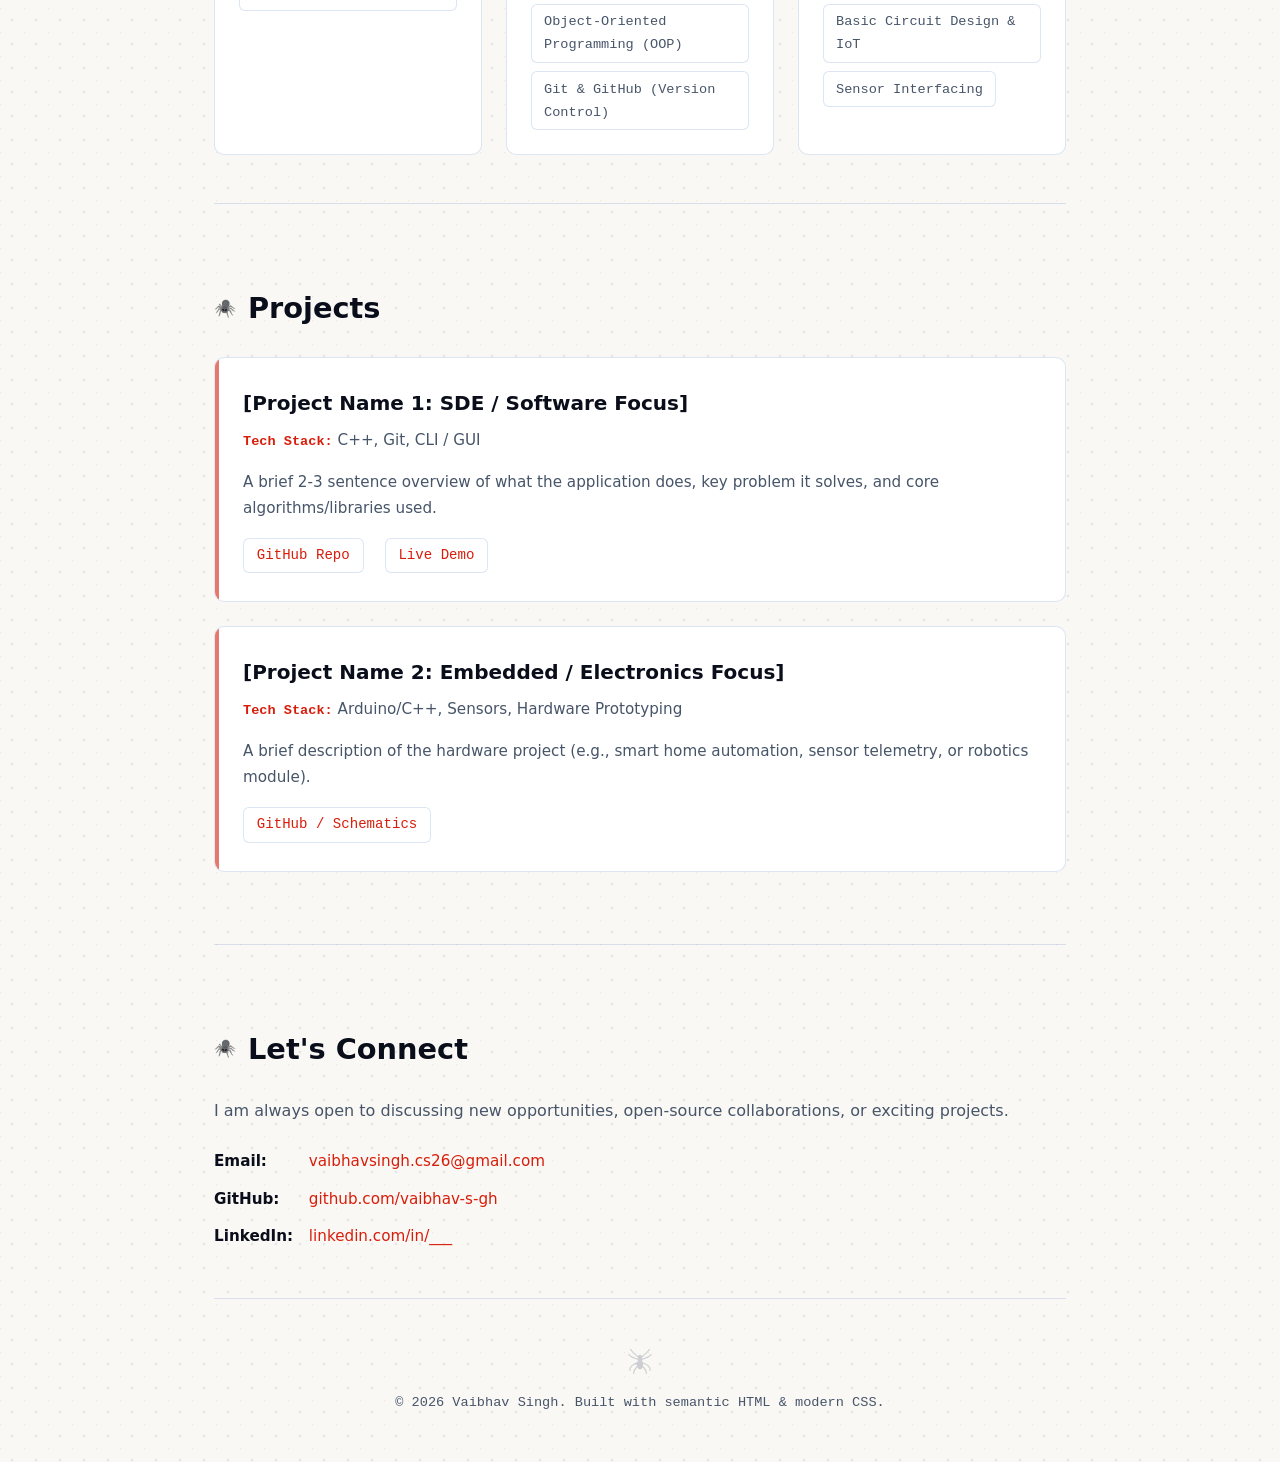
==== commit dca05cc0: "Implement theme toggle switch in index.html Added interactive theme toggle switch for Batman and Spi" ====
--- a/index.html
+++ b/index.html
@@ -25,19 +25,17 @@
             </ul>
         </div>
 
-        <!-- Right Side Controls: Theme Switcher & Hamburger -->
-        <div class="nav-controls">
-            <button id="theme-toggle" class="theme-toggle" aria-label="Toggle theme">
-                <span class="theme-icon">🌙</span>
-            </button>
-
-            <!-- Hamburger Button -->
-            <button id="hamburger-btn" class="hamburger-btn" aria-label="Toggle navigation" aria-expanded="false">
-                <span class="hamburger-line"></span>
-                <span class="hamburger-line"></span>
-                <span class="hamburger-line"></span>
-            </button>
-        </div>
+       <!-- Interactive Theme Toggle Switch -->
+<div class="theme-switch-wrapper">
+    <label class="theme-switch" for="theme-toggle" aria-label="Toggle Batman and Spider-Man themes">
+        <input type="checkbox" id="theme-toggle">
+        <div class="slider">
+            <span class="switch-icon bat-icon">🦇</span>
+            <span class="switch-icon spidey-icon">🕷️</span>
+            <div class="slider-thumb"></div>
+        </div>
+    </label>
+</div>
     </nav>
     <!-- HANGING HERO COMPONENT -->
     <div class="hanging-hero" id="hanging-hero" aria-hidden="true">
--- a/style.css
+++ b/style.css
@@ -86,6 +86,10 @@
     margin: 0;
     padding: 0;
     box-sizing: border-box;
+}
+
+html, body {
+    overflow-x: hidden;
 }
 
 html {
@@ -722,12 +726,17 @@
         padding: 6rem 2rem 2rem;
         display: flex;
         flex-direction: column;
-        transition: right 0.35s cubic-bezier(0.4, 0, 0.2, 1);
+        
+        /* Add visibility rules here */
+        visibility: hidden; 
+        transition: right 0.35s cubic-bezier(0.4, 0, 0.2, 1), visibility 0.35s;
+        
         z-index: 100;
     }
 
     .nav-menu.is-active {
         right: 0;
+        visibility: visible; /* Makes it visible only when active */
     }
 
     .nav-menu ul {
@@ -889,4 +898,4 @@
 
 [data-theme="light"] .spidey-logo {
     display: block;
-}+}
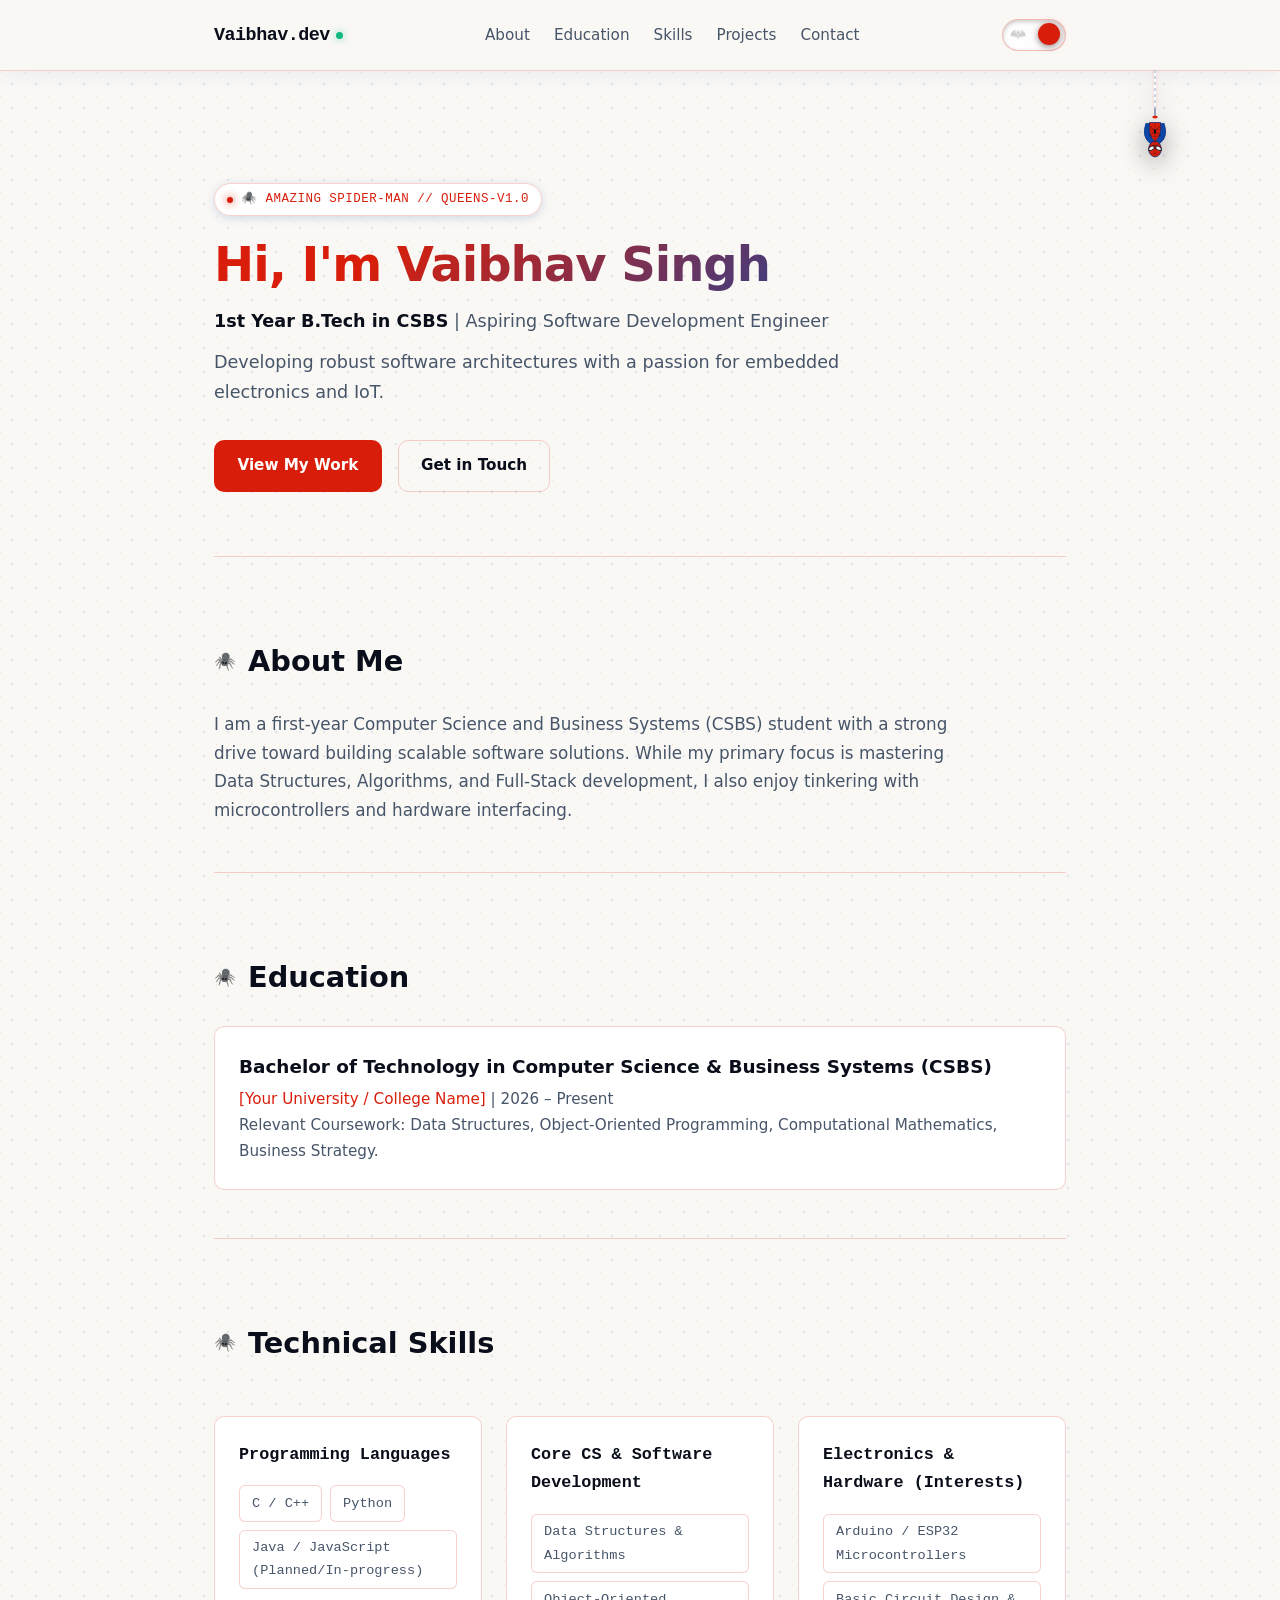
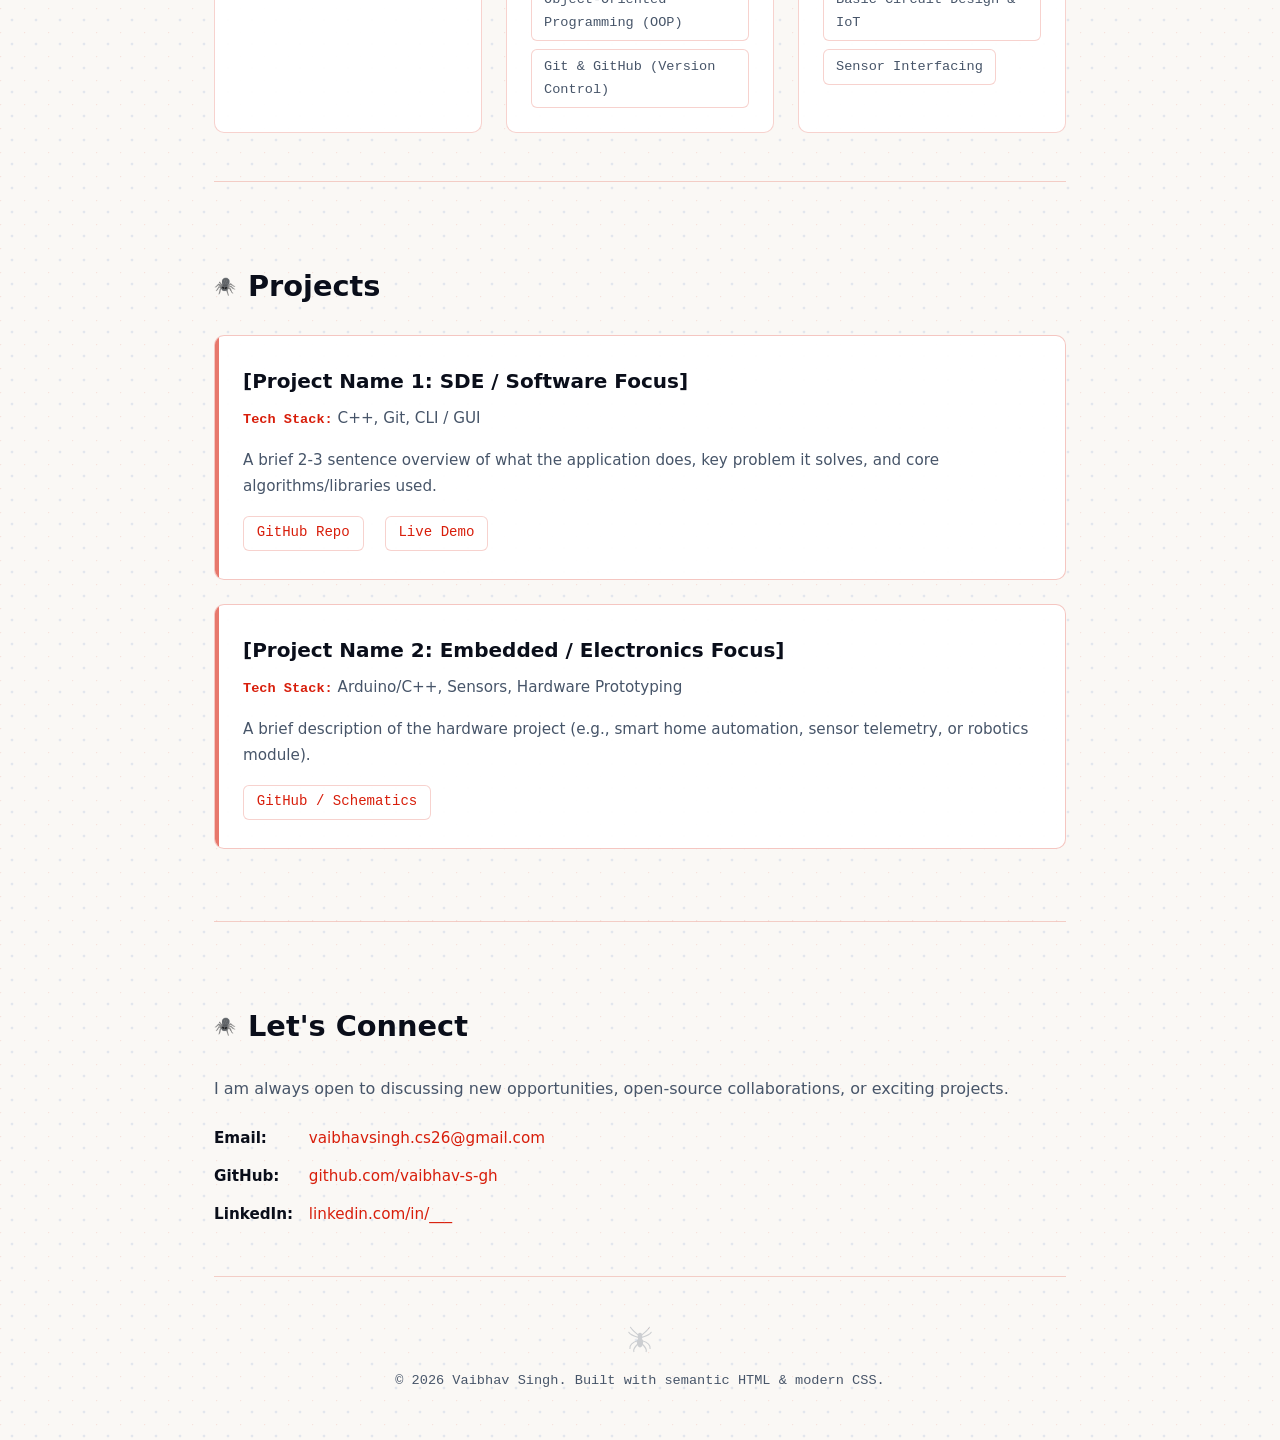
==== commit f7f8d6ff: "index changes Updated hero status tag from 'GOTHAM_OS // SDE & EMBEDDED' to 'Dark Knight'." ====
--- a/index.html
+++ b/index.html
@@ -110,8 +110,8 @@
 <div class="nav-overlay" id="nav-overlay"></div>
 
     <main>
-        <section id="hero">
-    <div class="hero-tag" id="hero-status-tag">🦇 GOTHAM_OS // SDE & EMBEDDED</div>
+       <section id="hero">
+    <div class="hero-tag" id="hero-status-tag">🦇 Dark Knight</div>
     <h1>Hi, I'm Vaibhav Singh</h1>
     <p><strong>1st Year B.Tech in CSBS</strong> | Aspiring Software Development Engineer</p>
     <p>Developing robust software architectures with a passion for embedded electronics and IoT.</p>
--- a/style.css
+++ b/style.css
@@ -50,26 +50,29 @@
     --nav-bg: rgba(250, 248, 245, 0.94);
     --nav-shadow: 0 4px 20px -2px rgba(11, 71, 168, 0.08);
 
-    --border-color: rgba(11, 71, 168, 0.14);
-    --border-hover: #D81E0B;
+    /* Suit Line Borders */
+    --border-color: rgba(216, 30, 11, 0.2);       /* Red Default Border */
+    --border-hover: #0B47A8;                       /* Cobalt Blue Hover Border */
 
     --text-main: #0a0e1a;
     --text-muted: #475569;
 
+    /* Classic Marvel Comic Palette */
     --spidey-red: #D81E0B;
     --spidey-blue: #0B47A8;
     --spidey-blue-deep: #002D72;
 
     --accent: #D81E0B;
-    --accent-glow: rgba(216, 30, 11, 0.14);
+    --accent-glow: rgba(11, 71, 168, 0.18);        /* Blue Glow on Hover */
     --hero-gradient: linear-gradient(135deg, #D81E0B 20%, #0B47A8 85%);
 
+    /* Web-Slinger Action Buttons */
     --btn-primary-bg: #D81E0B;
     --btn-primary-text: #ffffff;
     --btn-primary-hover-bg: #0B47A8;
     --btn-primary-hover-text: #ffffff;
 
-    /* --- BALANCED VISIBLE HALFTONE PATTERN --- */
+    /* Halftone pattern */
     --bg-pattern: 
         radial-gradient(circle at 12px 12px, rgba(11, 71, 168, 0.10) 1.5px, transparent 1.6px),
         radial-gradient(circle at 0px 0px, rgba(216, 30, 11, 0.10) 1.5px, transparent 1.6px);
@@ -89,7 +92,7 @@
 }
 
 html, body {
-    overflow-x: hidden;
+    overflow-x: hidden; /* <--- THIS KILLS THE EXTRA HORIZONTAL SPACE */
 }
 
 html {
@@ -220,25 +223,122 @@
     color: var(--accent);
 }
 
-.theme-toggle {
-    background: var(--bg-card);
-    border: 1px solid var(--border-color);
-    border-radius: 8px;
-    padding: 0.45rem 0.75rem;
-    font-size: 1.1rem;
+/* ==========================================================================
+   THEME TOGGLE SWITCH (PILL SLIDER)
+   ========================================================================== */
+.theme-switch-wrapper {
+    display: flex;
+    align-items: center;
+}
+
+.theme-switch {
+    position: relative;
+    display: inline-block;
+    width: 64px;
+    height: 32px;
     cursor: pointer;
+    user-select: none;
+}
+
+/* Hide default checkbox */
+.theme-switch input {
+    opacity: 0;
+    width: 0;
+    height: 0;
+}
+
+/* The Track / Pill */
+.slider {
+    position: absolute;
+    inset: 0;
+    background-color: var(--bg-card);
+    border: 1.5px solid var(--border-color);
+    border-radius: 30px;
+    transition: background-color 0.3s ease, border-color 0.3s ease, box-shadow 0.3s ease;
+    display: flex;
+    align-items: center;
+    justify-content: space-between;
+    padding: 0 6px;
+    box-shadow: inset 0 2px 4px rgba(0, 0, 0, 0.2);
+}
+
+.theme-switch:hover .slider {
+    border-color: var(--accent);
+    box-shadow: 0 0 10px var(--accent-glow);
+}
+
+/* Background Icons */
+.switch-icon {
+    font-size: 0.95rem;
+    z-index: 1;
+    transition: transform 0.25s ease, opacity 0.25s ease, filter 0.25s ease;
+    pointer-events: none;
     display: inline-flex;
     align-items: center;
     justify-content: center;
-    color: var(--text-main);
-    transition: var(--transition);
-}
-
-.theme-toggle:hover {
-    border-color: var(--accent);
-    background: var(--accent-glow);
+}
+
+/* --- Dark Mode (Batman Active, Spidey Inactive) --- */
+.bat-icon {
+    opacity: 1;
     transform: scale(1.05);
-}
+    filter: drop-shadow(0 0 4px rgba(245, 158, 11, 0.4));
+}
+
+.spidey-icon {
+    opacity: 0.75; /* Increased from 0.4 so it remains visible */
+    transform: scale(0.85);
+    /* Inverts & brightens the black emoji so it shines crimson/silver against dark carbon */
+    filter: drop-shadow(0 0 6px rgba(225, 29, 72, 0.6)) brightness(1.3);
+}
+
+/* --- Light Mode (Spidey Active, Batman Inactive) --- */
+.theme-switch input:checked + .slider .bat-icon {
+    opacity: 0.55;
+    transform: scale(0.85);
+    filter: grayscale(1) opacity(0.7);
+}
+
+.theme-switch input:checked + .slider .spidey-icon {
+    opacity: 1;
+    transform: scale(1.1);
+    filter: drop-shadow(0 0 6px rgba(216, 30, 11, 0.5));
+}
+
+/* The Sliding Knob */
+.slider-thumb {
+    position: absolute;
+    top: 3px;
+    left: 4px;
+    width: 22px;
+    height: 22px;
+    background: var(--accent);
+    border-radius: 50%;
+    transition: transform 0.35s cubic-bezier(0.34, 1.56, 0.64, 1), background-color 0.3s ease;
+    box-shadow: 0 2px 6px rgba(0, 0, 0, 0.4);
+    z-index: 2;
+}
+
+/* --- Checked / Light Mode (Spider-Man) State --- */
+.theme-switch input:checked + .slider .slider-thumb {
+    transform: translateX(31px);
+    background-color: var(--spidey-red, #D81E0B);
+}
+
+.theme-switch input:checked + .slider {
+    border-color: rgba(216, 30, 11, 0.3);
+}
+
+.theme-switch input:checked + .slider .bat-icon {
+    opacity: 0.4;
+    transform: scale(0.85);
+}
+
+.theme-switch input:checked + .slider .spidey-icon {
+    opacity: 1;
+    transform: scale(1.05);
+}
+
 
 /* ==========================================================================
    4. HERO SECTION
@@ -429,11 +529,35 @@
     transition: var(--transition);
 }
 
+[data-theme="light"] .skill-category li {
+    border-color: rgba(216, 30, 11, 0.2);
+    color: var(--text-muted);
+    cursor: pointer;
+    user-select: none;
+    transition: all 0.2s cubic-bezier(0.4, 0, 0.2, 1);
+}
+
 .skill-category li:hover {
     color: var(--accent);
     border-color: var(--accent);
     background: var(--accent-glow);
     transform: translateY(-2px);
+}
+
+[data-theme="light"] .skill-category li:hover {
+    border-color: var(--spidey-blue);
+    color: var(--spidey-blue);
+    background-color: rgba(11, 71, 168, 0.08);
+    box-shadow: 0 2px 8px rgba(11, 71, 168, 0.2);
+    transform: translateY(-2px);
+}
+
+[data-theme="light"] .skill-category li:active {
+    background-color: var(--spidey-blue);
+    border-color: var(--spidey-blue-deep);
+    color: #ffffff;
+    transform: translateY(0) scale(0.95);
+    box-shadow: inset 0 2px 4px rgba(0, 0, 0, 0.2);
 }
 
 /* ==========================================================================
@@ -448,6 +572,11 @@
     position: relative;
     overflow: hidden;
     transition: var(--transition);
+}
+
+[data-theme="light"] .project-card {
+    border-color: rgba(216, 30, 11, 0.25);
+    transition: transform 0.2s ease, border-color 0.2s ease, box-shadow 0.2s ease, background-color 0.2s ease;
 }
 
 .project-card::before {
@@ -466,6 +595,24 @@
     border-color: var(--border-hover);
     transform: translateY(-4px);
     box-shadow: 0 10px 30px var(--accent-glow);
+}
+
+[data-theme="light"] .project-card:hover {
+    border-color: var(--spidey-blue);
+    box-shadow: 0 8px 24px rgba(11, 71, 168, 0.18);
+    transform: translateY(-3px);
+}
+
+[data-theme="light"] .project-card:active {
+    border-color: var(--spidey-blue-deep);
+    background-color: rgba(11, 71, 168, 0.05);
+    transform: translateY(-1px) scale(0.99);
+}
+
+[data-theme="light"] .project-card:hover::before,
+[data-theme="light"] .project-card:active::before {
+    background: var(--spidey-blue);
+    opacity: 1;
 }
 
 .project-card:hover::before {
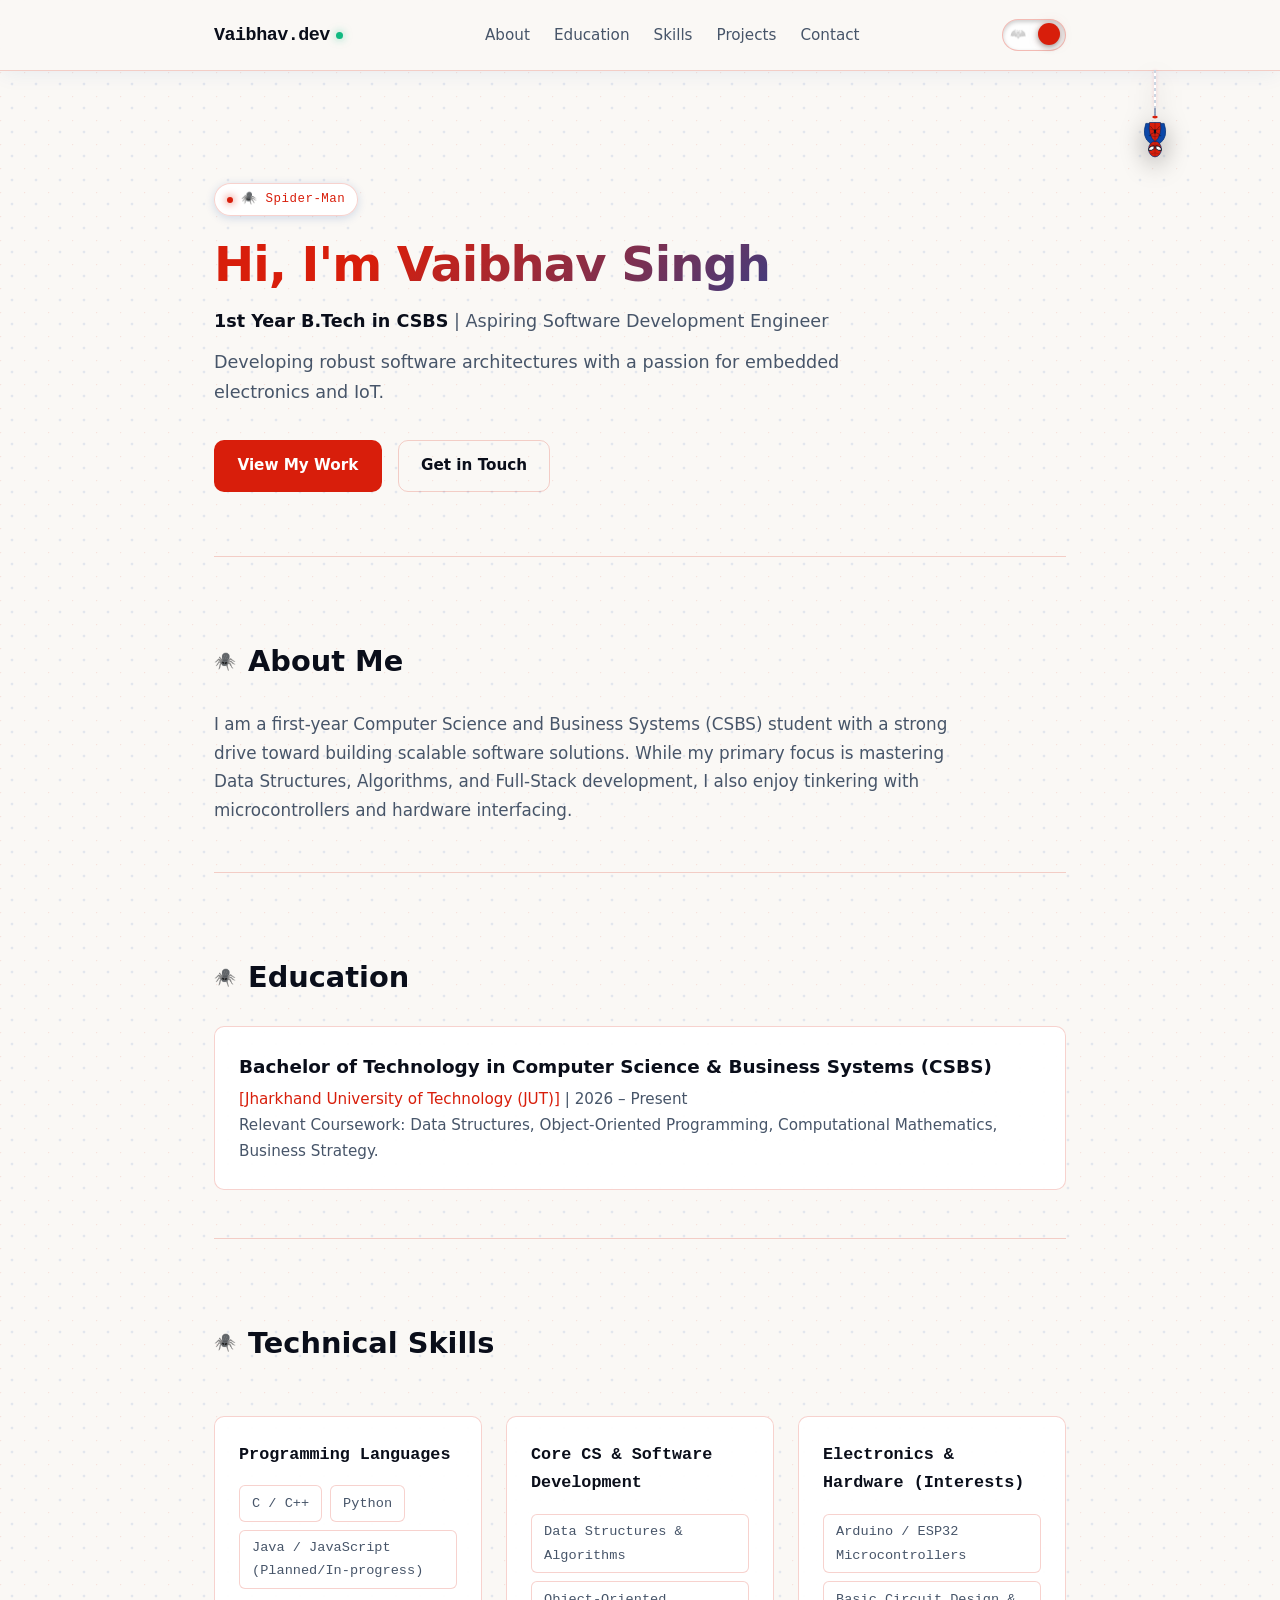
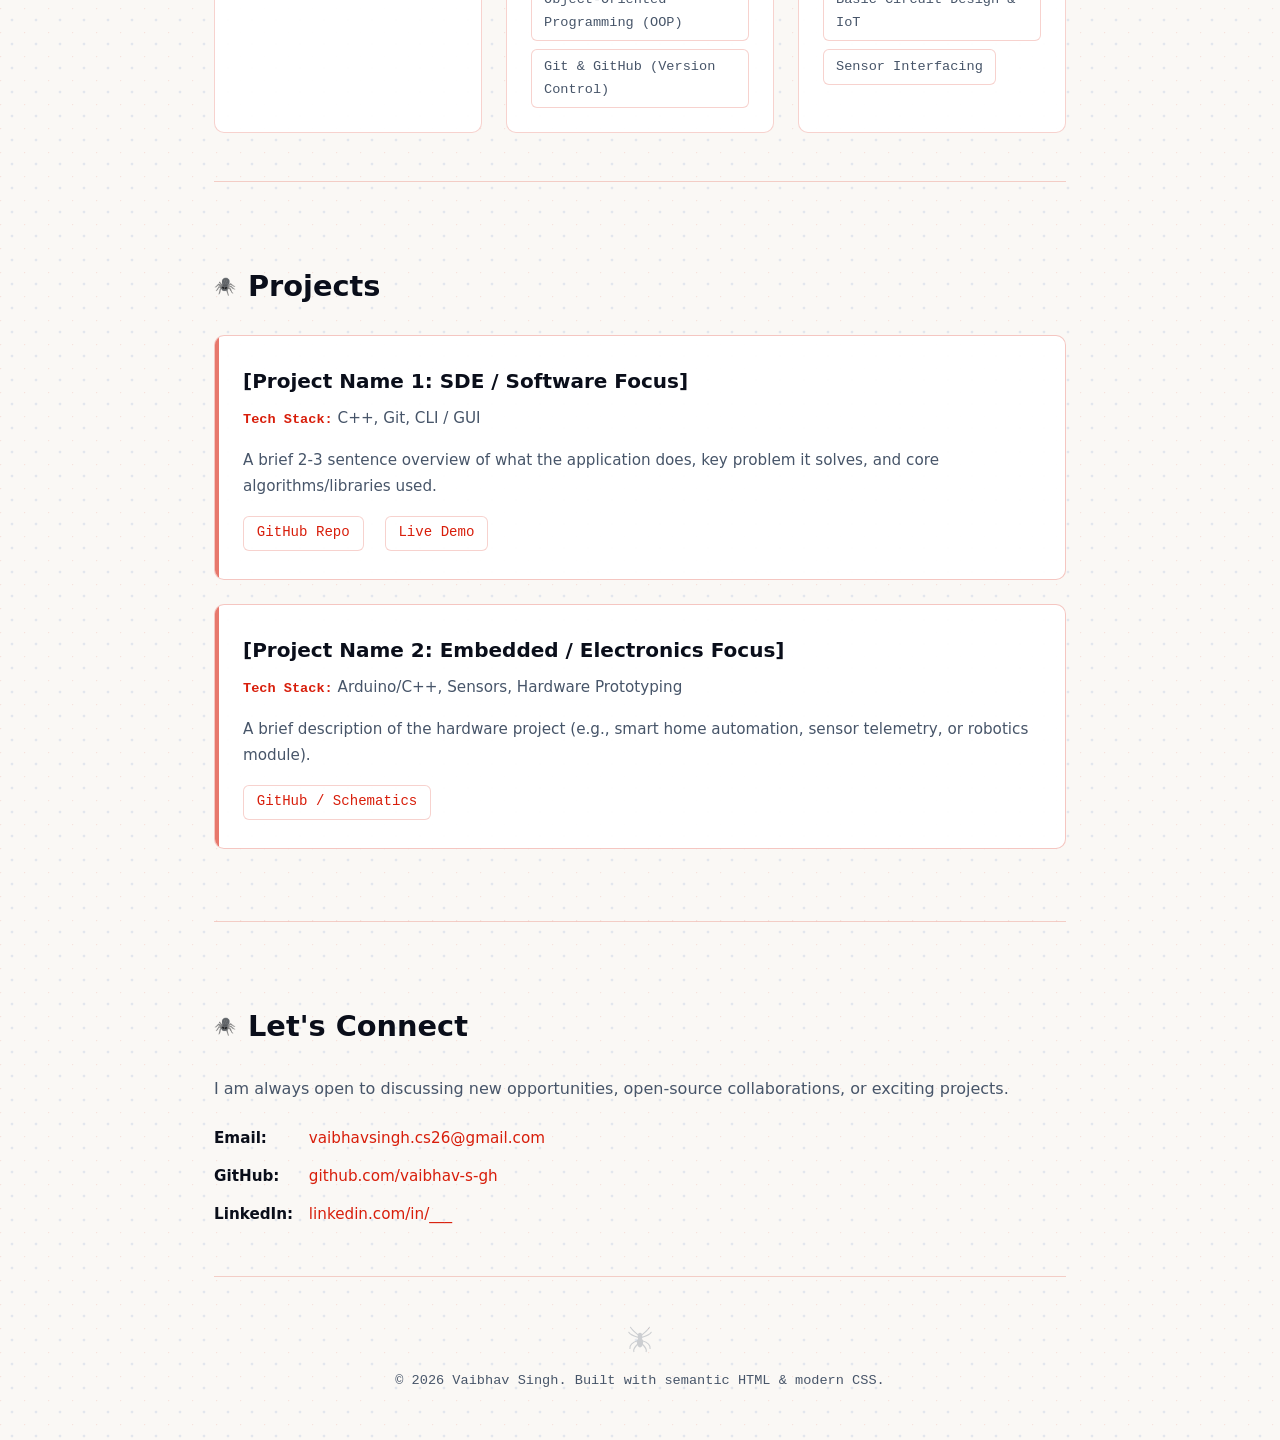
==== commit 4dc14b98: "Fix HTML encoding issues in index.html" ====
--- a/index.html
+++ b/index.html
@@ -136,7 +136,7 @@
             <h2>Education</h2>
             <article class="edu-item">
                 <h3>Bachelor of Technology in Computer Science & Business Systems (CSBS)</h3>
-                <p><em>[Your University / College Name]</em> | 2026 – Present</p>
+                <p><em>[Jharkhand University of Technology (JUT)]</em> | 2026 – Present</p>
                 <p>Relevant Coursework: Data Structures, Object-Oriented Programming, Computational Mathematics, Business Strategy.</p>
             </article>
         </section>
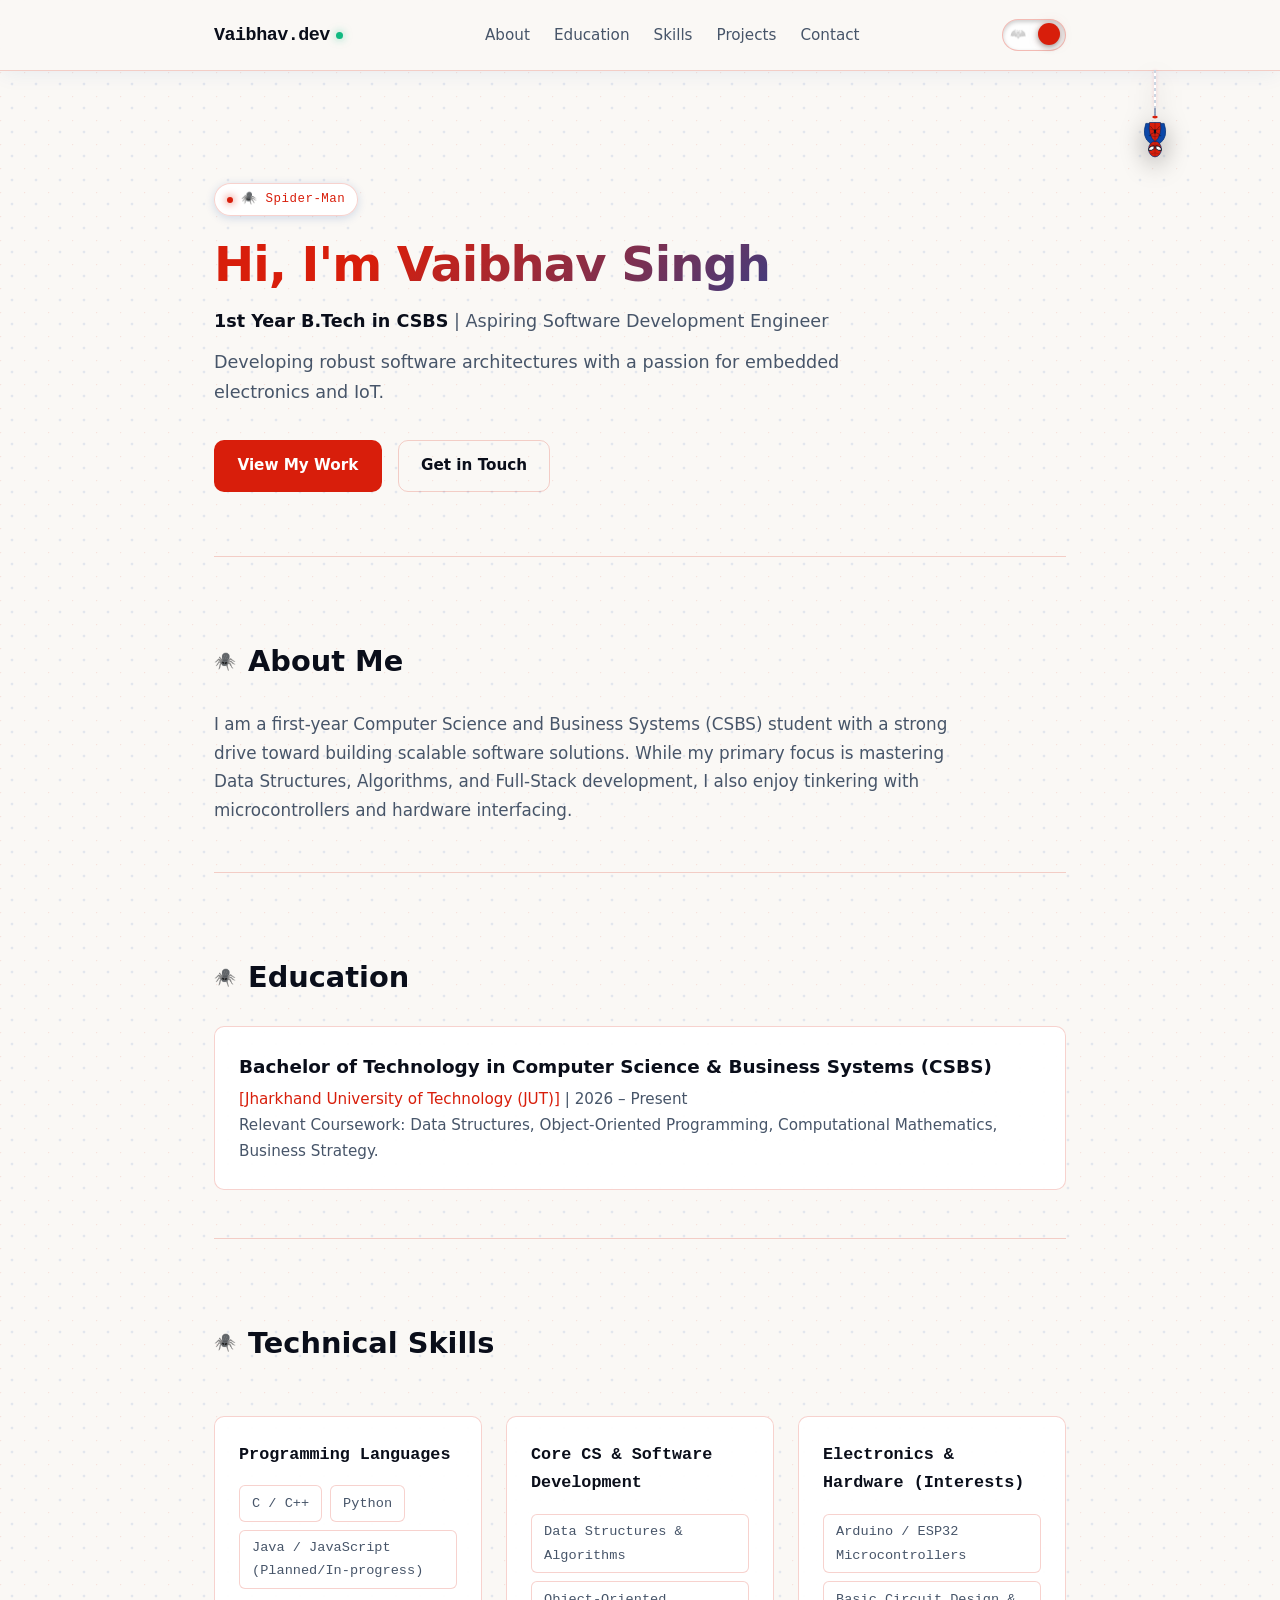
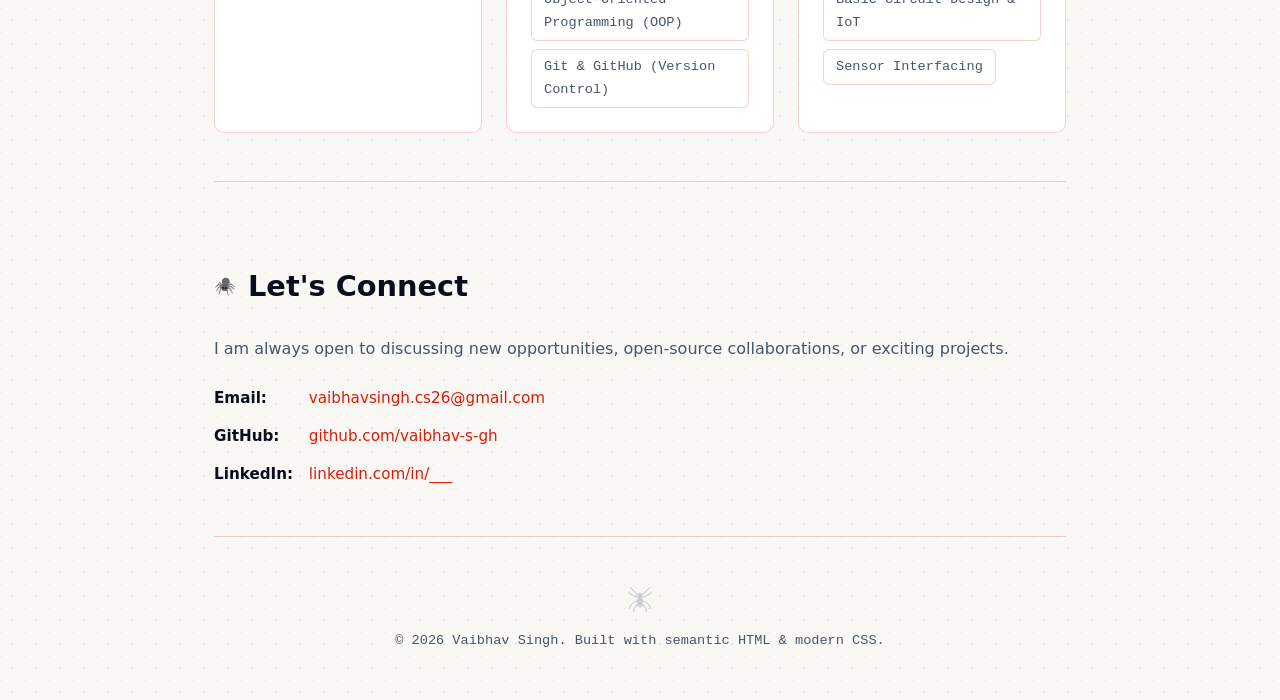
==== commit c6402d8f: "minor section changes" ====
--- a/index.html
+++ b/index.html
@@ -171,7 +171,8 @@
                 </ul>
             </div>
         </section>
-
+<!-- === HIDDEN FOR NOW UNTIL I BUILD SOME AWESOME STUFF === -->
+<!--
         <section id="projects">
             <h2>Projects</h2>
             
@@ -195,7 +196,7 @@
                 <a href="#" target="_blank">GitHub / Schematics</a>
             </article>
         </section>
-
+    -->
         <section id="contact">
             <h2>Let's Connect</h2>
             <p>I am always open to discussing new opportunities, open-source collaborations, or exciting projects.</p>
